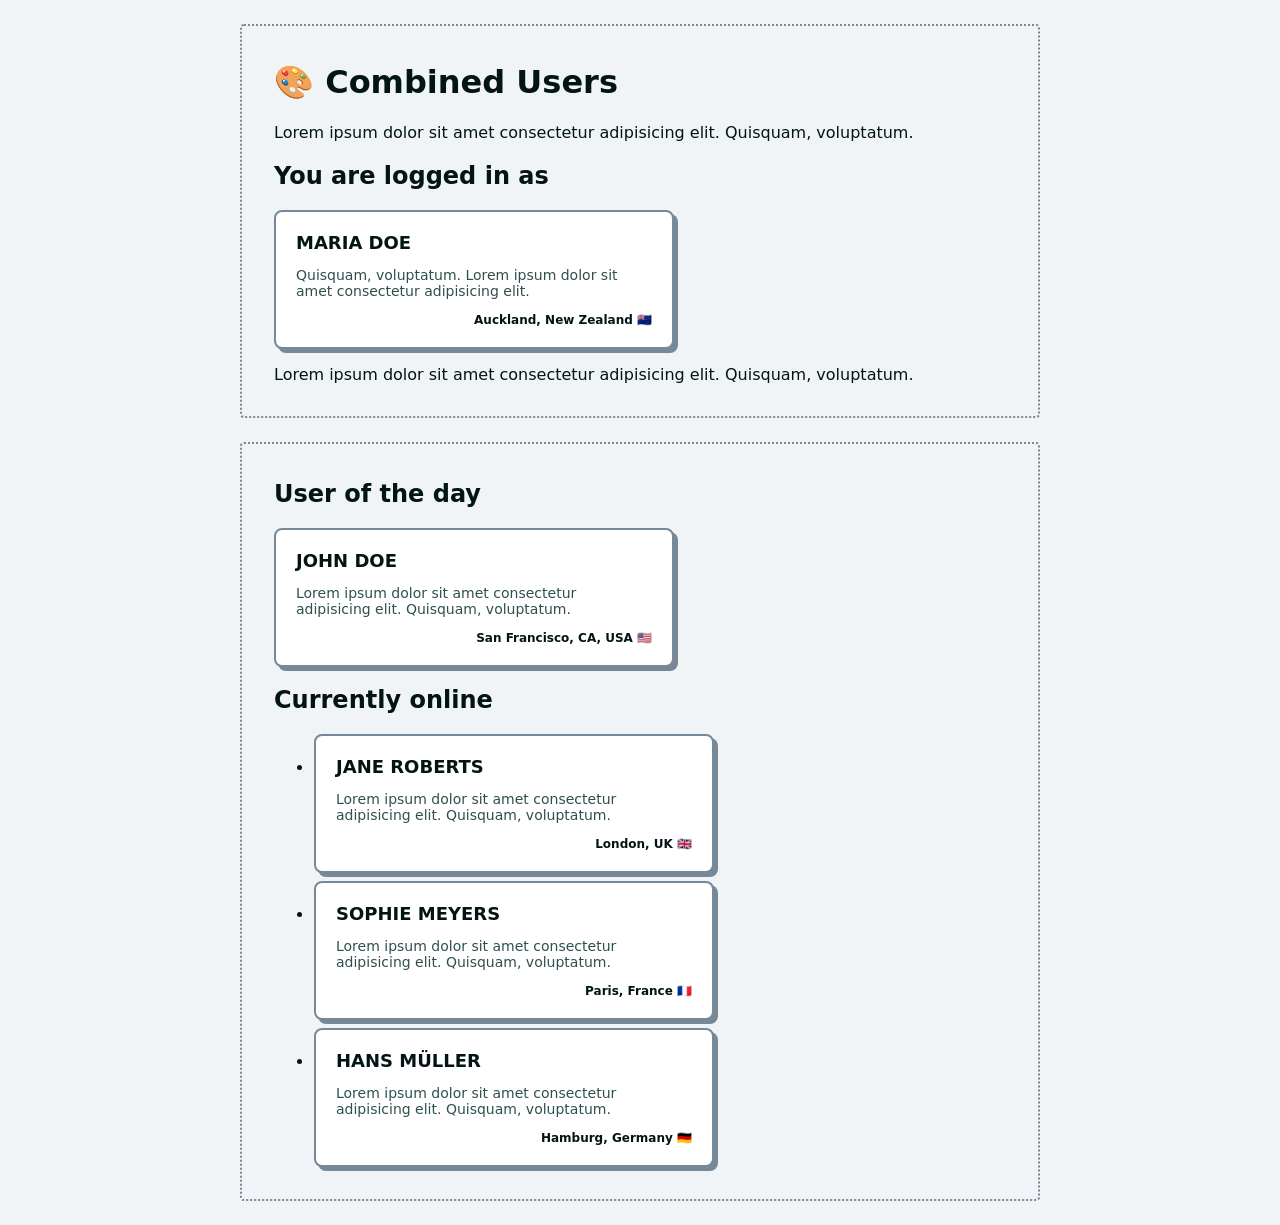
==== css-basics/css-basics_combined-users/index.html @ 20132a3e "add new web-challenges css basics" ====
<!DOCTYPE html>
<!-- Add class="debug" to the html element to show helper texts. -->
<html lang="en" class="">
  <head>
    <meta charset="utf-8" />
    <meta
      name="viewport"
      content="width=device-width, initial-scale=1, shrink-to-fit=no"
    />
    <link rel="icon" href="./public/favicon.ico" type="image/x-icon" />
    <title>CSS Basics: Combined Users</title>
    <link rel="stylesheet" href="./css/styles.css" />
    <link rel="stylesheet" href="./css/debug.css" />
  </head>
  <body>
    <main>
      <h1>🎨 Combined Users</h1>
      <p>
        Lorem ipsum dolor sit amet consectetur adipisicing elit. Quisquam,
        voluptatum.
      </p>
      <h2>You are logged in as</h2>
      <article class="user">
        <h2 class="name">Maria Doe</h2>
        <p class="bio">
          Quisquam, voluptatum. Lorem ipsum dolor sit amet consectetur
          adipisicing elit.
        </p>
        <p class="location">Auckland, New Zealand 🇳🇿</p>
      </article>
      <p>
        Lorem ipsum dolor sit amet consectetur adipisicing elit. Quisquam,
        voluptatum.
      </p>
    </main>
    <aside>
      <h2>User of the day</h2>
      <article class="user">
        <h2 class="name">John Doe</h2>
        <p class="bio">
          Lorem ipsum dolor sit amet consectetur adipisicing elit. Quisquam,
          voluptatum.
        </p>
        <p class="location">San Francisco, CA, USA 🇺🇸</p>
      </article>
      <h2>Currently online</h2>
      <ul>
        <li>
          <article class="user">
            <h2 class="name">Jane Roberts</h2>
            <p class="bio">
              Lorem ipsum dolor sit amet consectetur adipisicing elit. Quisquam,
              voluptatum.
            </p>
            <p class="location">London, UK 🇬🇧</p>
          </article>
        </li>
        <li>
          <article class="user">
            <h2 class="name">Sophie Meyers</h2>
            <p class="bio">
              Lorem ipsum dolor sit amet consectetur adipisicing elit. Quisquam,
              voluptatum.
            </p>
            <p class="location">Paris, France 🇫🇷</p>
          </article>
        </li>
        <li>
          <article class="user">
            <h2 class="name">Hans Müller</h2>
            <p class="bio">
              Lorem ipsum dolor sit amet consectetur adipisicing elit. Quisquam,
              voluptatum.
            </p>
            <p class="location">Hamburg, Germany 🇩🇪</p>
          </article>
        </li>
      </ul>
    </aside>
  </body>
</html>
---- css-basics/css-basics_combined-users/css/styles.css ----
/*
  Scroll down to the bottom of the file
  to see the instructions for this exercise.
   ⬇
*/

*,
*::before,
*::after {
  box-sizing: border-box;
}

body {
  font-family: system-ui;
  background-color: #f1f4f7;
  padding: 0 48px;
  color: #021414;
}

main,
aside {
  max-width: 800px;
  margin: 24px auto;
  padding: 16px 32px;
  border: 2px dotted lightslategray;
  border-radius: 4px;
  position: relative;
}

ul {
  width: max-content;
}

li {
  margin: 8px 0;
}

.user {
  position: relative;
  border: 2px solid lightslategray;
  border-radius: 8px;
  box-shadow: 4px 4px 0 lightslategray;
  padding: 20px;
  max-width: 400px;
  margin: 0;
  background-color: white;
}

.name {
  font-size: 18px;
  text-transform: uppercase;
  margin: 0;
}

.bio {
  font-size: 14px;
  color: darkslategray;
}

.location {
  font-size: 12px;
  font-weight: 600;
  text-align: end;
  margin: 0;
}

/*
  Part 1

  Make .user elements inside the aside smaller:
    - reduce the max-width to 250px
    - reduce the padding to 12px
    - reduce the border-radius to 4px
    - reduce the font-size of the .name to 16px
    - reduce the font-size of the .bio to 12px
    - set the margin of the .bio to "6px 0"
    - reduce the font-size of the .location to 10px
  

  Make sure to not change the styles of the .user element anywhere else.
  
  To facilitate layout debugging, apply the 'debug' class to the <html> element. 
  This triggers visual helper styles from 'debug.css' that outline structural elements
  like <body>, <main>, <aside>, <ul>, and .user with labeled overlays for easy identification.
*/

/*
  Part 2

  For all .user elements inside an unordered list:
    - hide the .bio
    - align the .location to the left and set it's color to darkslategray

  Make sure to not change the styles of the .user element anywhere else.

  💡 You can use the display property to hide elements.
*/
---- css-basics/css-basics_combined-users/css/debug.css ----
/*
  ⚠️ This file is for debugging purposes only.
  You do not have to understand or edit the code in this file. 🥳
*/

.debug :is(body, main, aside, ul, .user)::before {
  content: var(--debug-content);
  position: absolute;
  top: 2px;
  left: 2px;
  padding: 4px;
  background-color: #ff4a11;
  border-radius: 4px;
  font-size: 8px;
  color: white;
}

.debug :is(body, main, aside, ul, .user) {
  position: relative;
}

body {
  --debug-content: "body";
}

main {
  --debug-content: "main";
}

aside {
  --debug-content: "aside";
}

ul {
  --debug-content: "ul";
}

.user {
  --debug-content: ".user";
}
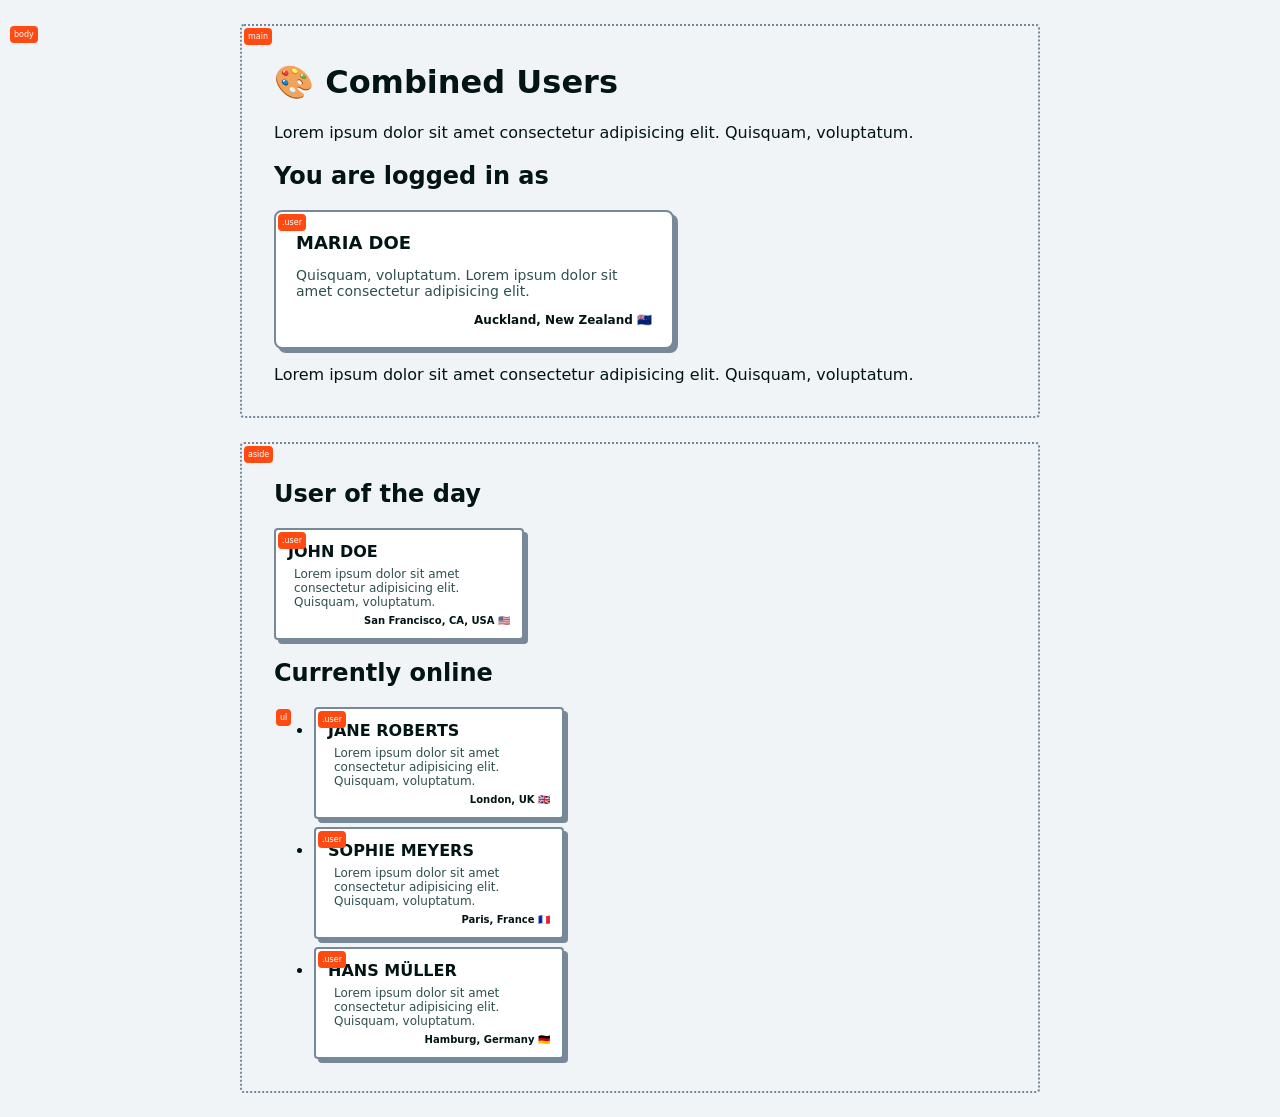
==== commit fccb946a: "apply debug class to html tag" ====
--- a/css-basics/css-basics_combined-users/index.html
+++ b/css-basics/css-basics_combined-users/index.html
@@ -1,6 +1,6 @@
-<!DOCTYPE html>
+<!doctype html>
 <!-- Add class="debug" to the html element to show helper texts. -->
-<html lang="en" class="">
+<html lang="en" class="debug">
   <head>
     <meta charset="utf-8" />
     <meta
--- a/css-basics/css-basics_combined-users/css/styles.css
+++ b/css-basics/css-basics_combined-users/css/styles.css
@@ -64,6 +64,24 @@
   margin: 0;
 }
 
+aside .user {
+  max-width: 250px;
+  padding: 12px;
+  border-radius: 4px;
+}
+
+aside .name {
+  font-size: 16px;
+}
+
+aside .bio {
+  font-size: 12px;
+  margin: 6px;
+}
+
+aside .location {
+  font-size: 10px;
+}
 /*
   Part 1
 
